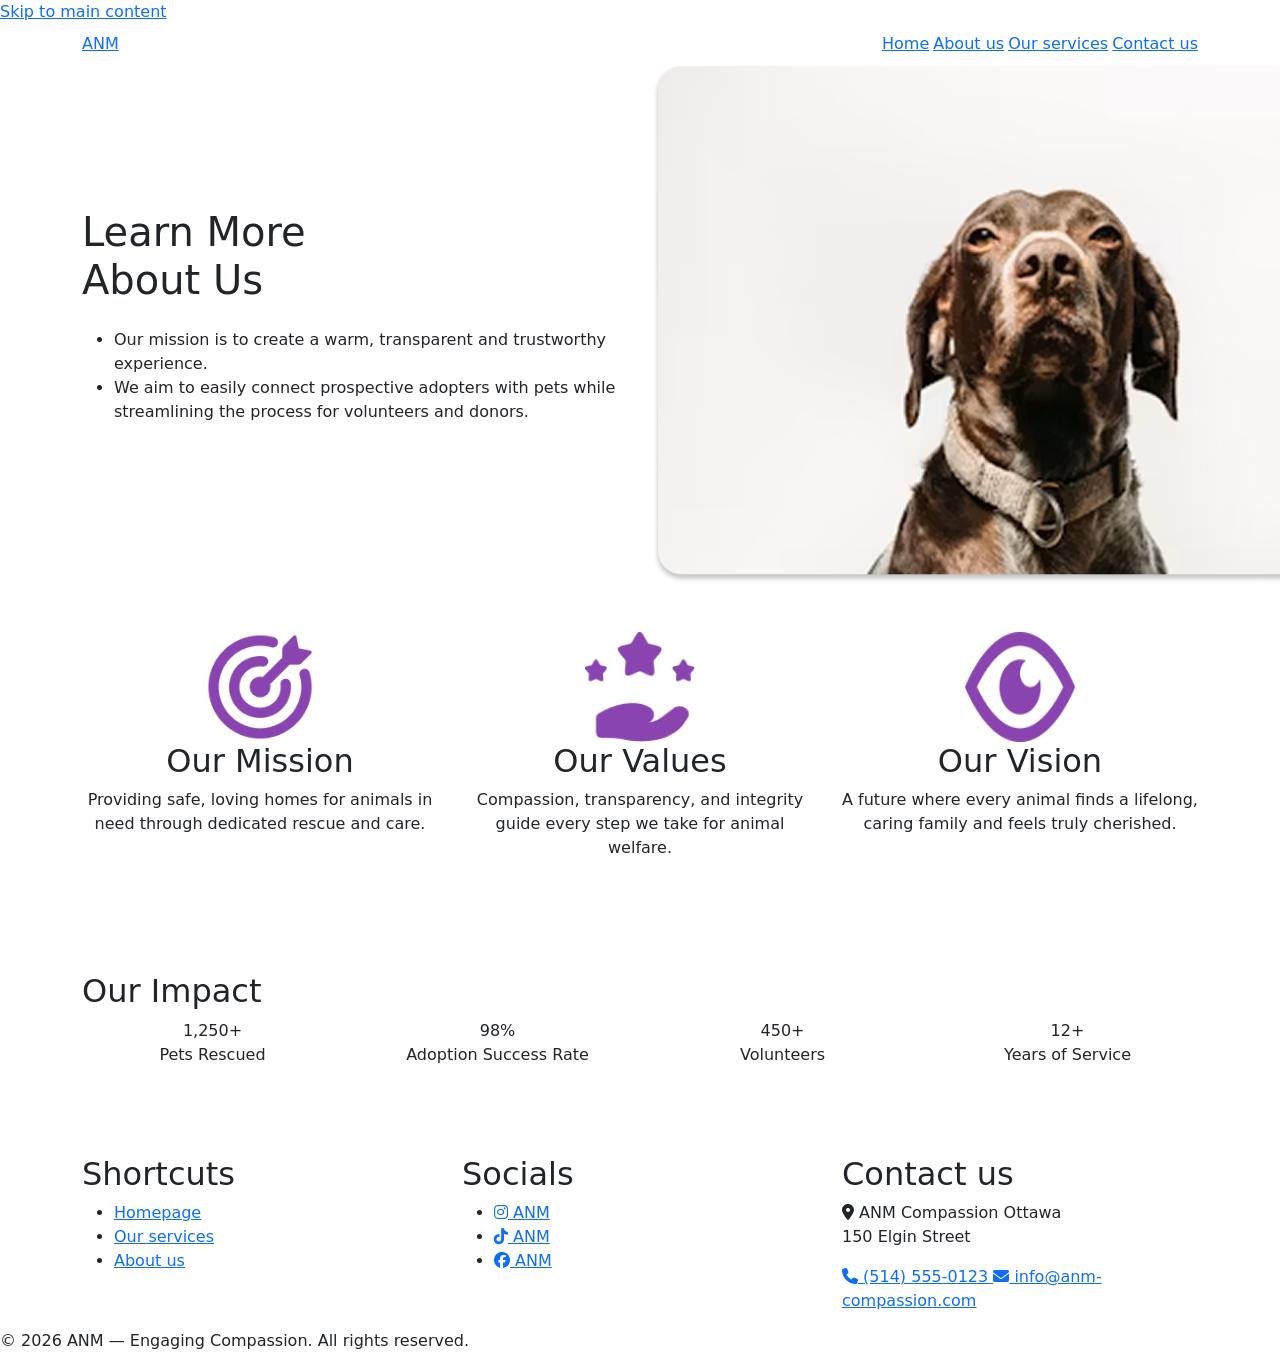
==== about.html @ 62774a29 "add all files" ====
<!DOCTYPE html>
<html lang="en">

<head>
  <meta charset="UTF-8">
  <meta name="viewport" content="width=device-width, initial-scale=1.0">
  <meta name="description"
    content="Learn more about ANM Compassion — our mission, values, and vision for animal welfare in Ottawa. Transparency and trust at the heart of everything we do.">
  <title>About Us — ANM Compassion</title>

  <!-- Bootstrap 5.3 CSS -->
  <link rel="stylesheet" href="https://cdn.jsdelivr.net/npm/bootstrap@5.3.3/dist/css/bootstrap.min.css">
  <!-- Font Awesome 6 -->
  <link rel="stylesheet" href="https://cdnjs.cloudflare.com/ajax/libs/font-awesome/6.5.2/css/all.min.css">
  <!-- AOS — Animate On Scroll -->
  <link rel="stylesheet" href="https://unpkg.com/aos@2.3.4/dist/aos.css">
  <!-- Custom Stylesheet -->
  <link rel="stylesheet" href="style.css">
</head>

<body>

  <!-- Skip Navigation Link -->
  <a class="skip-link" href="#main-content">Skip to main content</a>

  <!--         HEADER / NAVBAR         -->
  <header role="banner">
    <div class="container anm-navbar-wrapper">
      <nav class="anm-navbar navbar navbar-expand-lg" aria-label="Main navigation">
        <a class="anm-brand me-4" href="index.html" aria-label="ANM Compassion Home">ANM</a>

        <button class="navbar-toggler ms-auto" type="button" data-bs-toggle="collapse" data-bs-target="#mainNav"
          aria-controls="mainNav" aria-expanded="false" aria-label="Toggle navigation">
          <span class="navbar-toggler-icon"></span>
        </button>

        <div class="collapse navbar-collapse" id="mainNav">
          <ul class="navbar-nav ms-auto gap-1" role="list">
            <li class="nav-item" role="listitem">
              <a class="anm-nav-link" href="index.html">Home</a>
            </li>
            <li class="nav-item" role="listitem">
              <a class="anm-nav-link active" href="about.html" aria-current="page">About us</a>
            </li>
            <li class="nav-item" role="listitem">
              <a class="anm-nav-link" href="services.html">Our services</a>
            </li>
            <li class="nav-item" role="listitem">
              <a class="anm-nav-link" href="contact.html">Contact us</a>
            </li>
          </ul>
        </div>
      </nav>
    </div>
  </header>

  <!--         MAIN CONTENT         -->
  <main id="main-content">

    <!-- ---- SECTION 1: LEARN MORE ABOUT US ---- -->
    <section class="hero-section" aria-labelledby="about-title">
      <div class="container">
        <div class="row align-items-center gy-5">

          <div class="col-lg-6" data-aos="fade-right">
            <h1 class="hero-title" id="about-title">Learn More<br>About Us</h1>
            <ul class="anm-diamond-list mt-4">
              <li>Our mission is to create a warm, transparent and trustworthy experience.</li>
              <li>We aim to easily connect prospective adopters with pets while streamlining the process for volunteers
                and donors.</li>
            </ul>
          </div>

          <div class="col-lg-6" data-aos="fade-left">
            <img class="feature-img" src="images/dog-about-lg.jpg"
              srcset="images/dog-about-sm.jpg 400w, images/dog-about-lg.jpg 800w" sizes="(max-width: 991px) 100vw, 50vw"
              alt="Brown pointer dog looking upward with a calm and trusting expression" width="800" height="520">
          </div>

        </div>
      </div>
    </section>

    <!-- ---- SECTION 2: MISSION, VALUES, VISION ---- -->
    <section class="py-5" aria-labelledby="pillars-title">
      <div class="container">
        <h2 class="visually-hidden" id="pillars-title">Our Pillars</h2>
        <div class="row gy-4 text-center">

          <!-- Mission -->
          <div class="col-12 col-md-4" data-aos="fade-up" data-aos-delay="0">
            <div class="pillar-card">
              <img src="images/mission.png" alt="Target bullseye icon representing Our Mission" class="pillar-img-icon"
                width="110" height="110">
              <h2 class="pillar-title">Our Mission</h2>
              <p class="pillar-text">Providing safe, loving homes for animals in need through dedicated rescue and care.
              </p>
            </div>
          </div>

          <!-- Values -->
          <div class="col-12 col-md-4" data-aos="fade-up" data-aos-delay="100">
            <div class="pillar-card">
              <img src="images/values.png" alt="Hand holding stars icon representing Our Values" class="pillar-img-icon"
                width="110" height="110">
              <h2 class="pillar-title">Our Values</h2>
              <p class="pillar-text">Compassion, transparency, and integrity guide every step we take for animal
                welfare.</p>
            </div>
          </div>

          <!-- Vision -->
          <div class="col-12 col-md-4" data-aos="fade-up" data-aos-delay="200">
            <div class="pillar-card">
              <img src="images/vision.png" alt="Eye icon representing Our Vision" class="pillar-img-icon" width="110"
                height="110">
              <h2 class="pillar-title">Our Vision</h2>
              <p class="pillar-text">A future where every animal finds a lifelong, caring family and feels truly
                cherished.</p>
            </div>
          </div>

        </div>
      </div>
    </section>

    <!-- ---- SECTION 3: IMPACT STATISTICS ---- -->
    <section class="py-5 mb-4" aria-labelledby="impact-title">
      <div class="container">
        <h2 class="section-title" id="impact-title" data-aos="fade-up">Our Impact</h2>
        <div class="stats-strip" data-aos="fade-up" data-aos-delay="100">
          <div class="row gy-4 text-center">

            <div class="col-6 col-md-3">
              <div class="stat-item">
                <span class="stat-number">1,250<span aria-hidden="true">+</span></span>
                <p class="stat-label"><span class="visually-hidden">More than 1,250</span> Pets Rescued</p>
              </div>
            </div>

            <div class="col-6 col-md-3">
              <div class="stat-item">
                <span class="stat-number">98<span aria-hidden="true">%</span></span>
                <p class="stat-label"><span class="visually-hidden">98 percent</span> Adoption Success Rate</p>
              </div>
            </div>

            <div class="col-6 col-md-3">
              <div class="stat-item">
                <span class="stat-number">450<span aria-hidden="true">+</span></span>
                <p class="stat-label"><span class="visually-hidden">More than 450</span> Volunteers</p>
              </div>
            </div>

            <div class="col-6 col-md-3">
              <div class="stat-item">
                <span class="stat-number">12<span aria-hidden="true">+</span></span>
                <p class="stat-label"><span class="visually-hidden">More than 12</span> Years of Service</p>
              </div>
            </div>

          </div>
        </div>
      </div>
    </section>

  </main>

  <!--         FOOTER         -->
  <footer class="anm-footer" role="contentinfo">
    <div class="container">
      <div class="row gy-5">

        <div class="col-12 col-sm-4">
          <h2 class="footer-col-heading">Shortcuts</h2>
          <ul class="footer-links">
            <li><a href="index.html">Homepage</a></li>
            <li><a href="services.html">Our services</a></li>
            <li><a href="about.html">About us</a></li>
          </ul>
        </div>

        <div class="col-12 col-sm-4">
          <h2 class="footer-col-heading">Socials</h2>
          <ul class="footer-links">
            <li>
              <a class="footer-social-link" href="#" aria-label="ANM on Instagram">
                <i class="fa-brands fa-instagram" aria-hidden="true"></i> ANM
              </a>
            </li>
            <li>
              <a class="footer-social-link" href="#" aria-label="ANM on TikTok">
                <i class="fa-brands fa-tiktok" aria-hidden="true"></i> ANM
              </a>
            </li>
            <li>
              <a class="footer-social-link" href="#" aria-label="ANM on Facebook">
                <i class="fa-brands fa-facebook" aria-hidden="true"></i> ANM
              </a>
            </li>
          </ul>
        </div>

        <div class="col-12 col-sm-4">
          <h2 class="footer-col-heading">Contact us</h2>
          <address>
            <p class="footer-contact-item">
              <i class="fa-solid fa-location-dot" aria-hidden="true"></i>
              ANM Compassion Ottawa<br>150 Elgin Street
            </p>
            <a class="footer-contact-item" href="tel:+15145550123">
              <i class="fa-solid fa-phone" aria-hidden="true"></i>
              (514) 555-0123
            </a>
            <a class="footer-contact-item" href="mailto:info@anm-compassion.com">
              <i class="fa-solid fa-envelope" aria-hidden="true"></i>
              info@anm-compassion.com
            </a>
          </address>
        </div>

      </div>
    </div>
    <div class="footer-copyright">
      <p class="mb-0">&copy; 2026 ANM &mdash; Engaging Compassion. All rights reserved.</p>
    </div>
  </footer>

  <!-- Bootstrap 5.3 JS Bundle -->
  <script src="https://cdn.jsdelivr.net/npm/bootstrap@5.3.3/dist/js/bootstrap.bundle.min.js"></script>
  <!-- AOS Init -->
  <script src="https://unpkg.com/aos@2.3.4/dist/aos.js"></script>
  <script>
    AOS.init({ once: true, duration: 700, easing: 'ease-out-cubic' });
  </script>

</body>

</html>
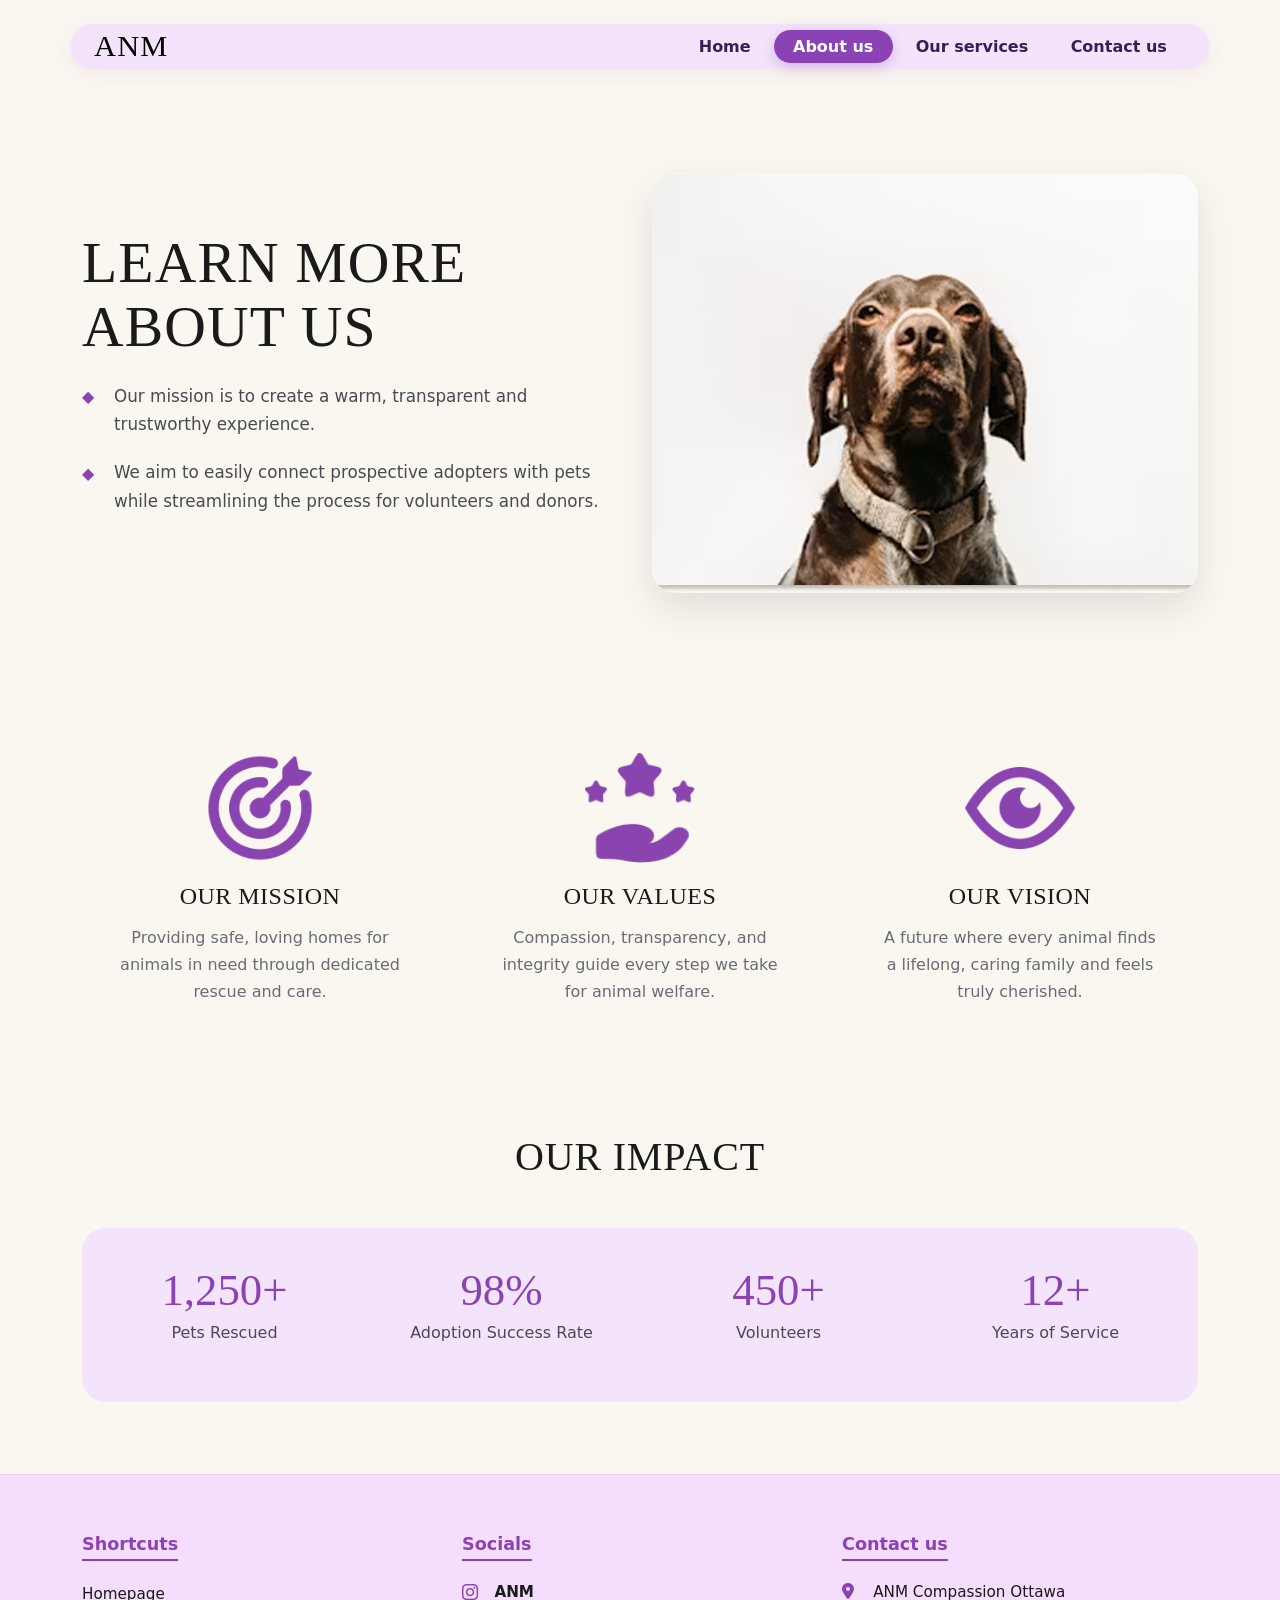
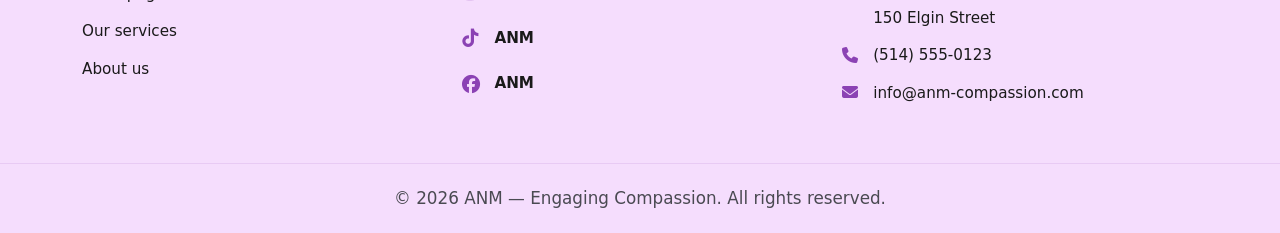
==== commit e336806d: "fix css path" ====
--- a/about.html
+++ b/about.html
@@ -15,7 +15,7 @@
   <!-- AOS — Animate On Scroll -->
   <link rel="stylesheet" href="https://unpkg.com/aos@2.3.4/dist/aos.css">
   <!-- Custom Stylesheet -->
-  <link rel="stylesheet" href="style.css">
+  <link rel="stylesheet" href="css/style.css">
 </head>
 
 <body>
@@ -236,4 +236,4 @@
 
 </body>
 
-</html>+</html>
--- a/css/style.css
+++ b/css/style.css
@@ -0,0 +1,799 @@
+@import url('https://fonts.googleapis.com/css2?family=Shrikhand&family=Plus+Jakarta+Sans:wght@400;500;600;700&display=swap');
+
+:root {
+  --bs-primary: #8b42b4;
+  --bs-primary-rgb: 139, 66, 180;
+  --bs-body-bg: #faf6f0;
+  --bs-body-color: #2b2b2b;
+  --bs-font-sans-serif: 'Plus Jakarta Sans', system-ui, -apple-system, sans-serif;
+  --bs-border-radius: 1rem;
+  --bs-border-radius-lg: 1.5rem;
+
+  --bg-cream: #faf6f0;
+  --nav-bg: #f3e4fc;
+  --nav-link-color: #3b1d54;
+  --purple-primary: #8b42b4;
+  --purple-hover: #6e2e94;
+  --purple-light: #f3e4fc;
+  --purple-footer-bg: #f5ddfd;
+  --card-bg: #f5f0e8;
+  --input-bg: #efece6;
+  --input-border: #e0dbd3;
+
+  --font-heading: 'Shrikhand', 'Georgia', serif;
+  --font-body: 'Plus Jakarta Sans', system-ui, sans-serif;
+
+  --text-dark: #1a1a1a;
+  --text-body: #4a4a52;
+  --text-muted-custom: #6b6b76;
+
+
+  --section-gap: 5rem;
+}
+
+
+*,
+*::before,
+*::after {
+  box-sizing: border-box;
+}
+
+html {
+  scroll-behavior: smooth;
+}
+
+body {
+  background-color: var(--bg-cream);
+  color: var(--text-body);
+  font-family: var(--font-body);
+  line-height: 1.7;
+  min-height: 100vh;
+  display: flex;
+  flex-direction: column;
+}
+
+main {
+  flex: 1 0 auto;
+}
+
+img {
+  max-width: 100%;
+  height: auto;
+  display: block;
+}
+
+h1,
+h2,
+h3,
+h4,
+h5,
+h6 {
+  font-family: var(--font-heading);
+  color: var(--text-dark);
+  font-weight: 400;
+  text-transform: uppercase;
+  letter-spacing: 0.02em;
+  line-height: 1.15;
+}
+
+h1 {
+  font-size: clamp(2rem, 5vw, 3.5rem);
+}
+
+h2 {
+  font-size: clamp(1.6rem, 4vw, 2.6rem);
+}
+
+h3 {
+  font-size: clamp(1.25rem, 3vw, 1.8rem);
+}
+
+p {
+  color: var(--text-body);
+  font-size: 1.05rem;
+}
+
+.skip-link {
+  position: absolute;
+  top: -120px;
+  left: 1rem;
+  background: var(--purple-primary);
+  color: #fff;
+  padding: 0.75rem 1.5rem;
+  border-radius: 50px;
+  z-index: 9999;
+  text-decoration: none;
+  font-weight: 700;
+  transition: top 0.2s ease;
+}
+
+.skip-link:focus {
+  top: 1rem;
+  outline: 3px solid #fff;
+  outline-offset: 3px;
+}
+
+
+.anm-navbar-wrapper {
+  padding: 1.5rem 0;
+}
+
+.anm-navbar {
+  background-color: var(--nav-bg);
+  border-radius: 50px;
+  padding: 0.45rem 1.5rem;
+  box-shadow: 0 4px 20px rgba(139, 66, 180, 0.07);
+  transition: box-shadow 0.3s ease;
+}
+
+.anm-brand {
+  font-family: var(--font-heading);
+  font-size: 1.9rem;
+  color: #000;
+  text-decoration: none;
+  letter-spacing: 0.04em;
+  line-height: 1;
+  transition: color 0.3s ease;
+}
+
+.anm-brand:hover,
+.anm-brand:focus {
+  color: var(--purple-primary);
+  outline: none;
+}
+
+.anm-nav-link {
+  font-family: var(--font-body);
+  font-weight: 600;
+  font-size: 1rem;
+  color: var(--nav-link-color) !important;
+  border-radius: 50px;
+  padding: 0.45rem 1.2rem !important;
+  text-decoration: none;
+  transition: background-color 0.3s ease, color 0.3s ease;
+}
+
+.anm-nav-link:hover {
+  background-color: rgba(139, 66, 180, 0.1);
+  color: var(--purple-hover) !important;
+}
+
+.anm-nav-link:focus-visible {
+  outline: 3px solid var(--purple-primary);
+  outline-offset: 2px;
+}
+
+.anm-nav-link.active {
+  background-color: var(--purple-primary) !important;
+  color: #fff !important;
+  box-shadow: 0 4px 14px rgba(139, 66, 180, 0.28);
+}
+
+.anm-nav-link.active:hover {
+  background-color: var(--purple-hover) !important;
+}
+
+
+.navbar-toggler {
+  border: 2px solid var(--purple-primary);
+  border-radius: 50px;
+  padding: 0.3rem 0.7rem;
+  background: transparent;
+}
+
+.navbar-toggler:focus {
+  box-shadow: 0 0 0 3px rgba(139, 66, 180, 0.3);
+}
+
+.navbar-toggler-icon {
+  background-image: url("data:image/svg+xml,%3csvg xmlns='http://www.w3.org/2000/svg' viewBox='0 0 30 30'%3e%3cpath stroke='%238b42b4' stroke-linecap='round' stroke-miterlimit='10' stroke-width='2' d='M4 7h22M4 15h22M4 23h22'/%3e%3c/svg%3e");
+}
+
+
+.hero-section {
+  padding: var(--section-gap) 0;
+}
+
+.hero-title {
+  font-family: var(--font-heading);
+  font-size: clamp(2.2rem, 5.5vw, 3.6rem);
+  text-transform: uppercase;
+  line-height: 1.1;
+  color: var(--text-dark);
+}
+
+.hero-subtitle {
+  font-size: 1.15rem;
+  color: var(--text-body);
+  max-width: 42ch;
+  margin-top: 1rem;
+  margin-bottom: 2rem;
+}
+
+.hero-img {
+  border-radius: 24px;
+  width: 100%;
+  height: 400px;
+  object-fit: cover;
+  box-shadow: 0 16px 40px rgba(0, 0, 0, 0.1);
+}
+
+
+.section-title {
+  font-family: var(--font-heading);
+  text-align: center;
+  font-size: clamp(1.6rem, 4vw, 2.5rem);
+  color: var(--text-dark);
+  margin-bottom: 3rem;
+  text-transform: uppercase;
+}
+
+
+.anm-card {
+  background-color: var(--card-bg);
+  border: none;
+  border-radius: 24px;
+  padding: 1.1rem;
+  height: 100%;
+  display: flex;
+  flex-direction: column;
+  box-shadow: 0 6px 20px rgba(0, 0, 0, 0.04);
+  transition: transform 0.3s ease, box-shadow 0.3s ease;
+}
+
+.anm-card:hover {
+  transform: translateY(-6px);
+  box-shadow: 0 16px 36px rgba(0, 0, 0, 0.09);
+}
+
+.anm-card-img {
+  border-radius: 18px;
+  width: 100%;
+  height: 210px;
+  object-fit: cover;
+}
+
+.anm-card-body {
+  padding-top: 1.1rem;
+  display: flex;
+  flex-direction: column;
+  flex-grow: 1;
+}
+
+.anm-card-title {
+  font-family: var(--font-body);
+  font-weight: 700;
+  font-size: 1.15rem;
+  color: var(--text-dark);
+  text-transform: none;
+  margin-bottom: 0.4rem;
+}
+
+.anm-card-text {
+  font-size: 0.93rem;
+  color: var(--text-muted-custom);
+  flex-grow: 1;
+  margin-bottom: 1.1rem;
+}
+
+
+.btn-anm {
+  display: inline-flex;
+  align-items: center;
+  gap: 0.5rem;
+  background-color: var(--purple-primary);
+  color: #fff;
+  border: none;
+  border-radius: 50px;
+  padding: 0.7rem 1.8rem;
+  font-family: var(--font-body);
+  font-weight: 700;
+  font-size: 1rem;
+  text-decoration: none;
+  cursor: pointer;
+  transition: background-color 0.3s ease, transform 0.25s ease, box-shadow 0.3s ease;
+}
+
+.btn-anm:hover {
+  background-color: var(--purple-hover);
+  color: #fff;
+  transform: translateY(-2px);
+  box-shadow: 0 8px 20px rgba(139, 66, 180, 0.35);
+}
+
+.btn-anm:focus-visible {
+  outline: 3px solid var(--purple-primary);
+  outline-offset: 4px;
+  color: #fff;
+}
+
+.btn-anm i {
+  font-size: 0.8rem;
+  transition: transform 0.3s ease;
+}
+
+.btn-anm:hover i {
+  transform: translateX(4px);
+}
+
+
+.btn-anm-block {
+  width: 100%;
+  justify-content: center;
+  margin-top: auto;
+}
+
+.anm-diamond-list {
+  list-style: none;
+  padding-left: 0;
+}
+
+.anm-diamond-list li {
+  position: relative;
+  padding-left: 2rem;
+  margin-bottom: 1.2rem;
+  font-size: 1.05rem;
+  color: var(--text-body);
+}
+
+.anm-diamond-list li::before {
+  content: '◆';
+  position: absolute;
+  left: 0;
+  top: 0.1em;
+  color: var(--purple-primary);
+  font-size: 1rem;
+}
+
+
+.pillar-card {
+  text-align: center;
+  padding: 2rem 1rem;
+}
+
+.pillar-icon,
+.pillar-img-icon {
+  font-size: 4rem;
+  color: var(--purple-primary);
+  width: 110px;
+  height: 110px;
+  object-fit: contain;
+  margin: 0 auto 1.25rem;
+  display: block;
+  line-height: 1;
+  transition: transform 0.3s ease;
+}
+
+.pillar-card:hover .pillar-icon,
+.pillar-card:hover .pillar-img-icon {
+  transform: scale(1.1);
+}
+
+.pillar-title {
+  font-family: var(--font-heading);
+  font-size: 1.5rem;
+  color: var(--text-dark);
+  margin-bottom: 0.85rem;
+  text-transform: uppercase;
+}
+
+.pillar-text {
+  font-size: 1rem;
+  color: var(--text-muted-custom);
+  max-width: 28ch;
+  margin: 0 auto;
+}
+
+
+.stats-strip {
+  background-color: var(--purple-light);
+  border-radius: 24px;
+  padding: 2.5rem 1rem;
+}
+
+.stat-item {
+  text-align: center;
+}
+
+.stat-number {
+  font-family: var(--font-heading);
+  font-size: 2.8rem;
+  color: var(--purple-primary);
+  display: block;
+  line-height: 1;
+}
+
+.stat-label {
+  font-size: 1rem;
+  color: var(--text-body);
+  margin-top: 0.4rem;
+}
+
+
+.feature-img {
+  border-radius: 24px;
+  width: 100%;
+  height: 380px;
+  object-fit: cover;
+  box-shadow: 0 16px 40px rgba(0, 0, 0, 0.1);
+}
+
+.contact-section {
+  padding: var(--section-gap) 0;
+}
+
+.form-anm-control {
+  background-color: var(--input-bg);
+  border: 1px solid var(--input-border);
+  border-radius: 16px;
+  padding: 1rem 1.25rem;
+  font-size: 1rem;
+  font-family: var(--font-body);
+  color: var(--text-dark);
+  width: 100%;
+  transition: border-color 0.3s ease, box-shadow 0.3s ease, background-color 0.3s ease;
+  display: block;
+  margin-bottom: 1rem;
+}
+
+.form-anm-control::placeholder {
+  color: #9a9591;
+}
+
+.form-anm-control:focus {
+  background-color: #fff;
+  border-color: var(--purple-primary);
+  box-shadow: 0 0 0 0.25rem rgba(139, 66, 180, 0.2);
+  outline: none;
+}
+
+textarea.form-anm-control {
+  resize: vertical;
+  min-height: 160px;
+}
+
+.info-card {
+  background-color: var(--purple-light);
+  border-radius: 24px;
+  padding: 2rem;
+  height: 100%;
+}
+
+.info-card h3 {
+  font-size: 1.3rem;
+  margin-bottom: 1rem;
+}
+
+.info-card p,
+.info-card address {
+  font-style: normal;
+  font-size: 0.97rem;
+  color: var(--text-body);
+  line-height: 1.75;
+}
+
+.accordion-button:not(.collapsed) {
+  background-color: var(--purple-light);
+  color: var(--purple-primary);
+  box-shadow: none;
+}
+
+.accordion-button:focus {
+  box-shadow: 0 0 0 0.25rem rgba(139, 66, 180, 0.2);
+}
+
+.accordion-item {
+  border: 1px solid var(--input-border);
+  border-radius: 16px !important;
+  overflow: hidden;
+  margin-bottom: 0.75rem;
+  background-color: var(--card-bg);
+}
+
+
+.services-hero {
+  background: linear-gradient(135deg, var(--purple-light) 0%, var(--bg-cream) 60%);
+  border-radius: 32px;
+  padding: 3rem 2.5rem;
+}
+
+.service-detail-card {
+  background-color: var(--card-bg);
+  border-radius: 24px;
+  padding: 2rem;
+  height: 100%;
+  border: none;
+  box-shadow: 0 6px 20px rgba(0, 0, 0, 0.04);
+  transition: transform 0.3s ease, box-shadow 0.3s ease;
+}
+
+.service-detail-card:hover {
+  transform: translateY(-5px);
+  box-shadow: 0 14px 32px rgba(0, 0, 0, 0.09);
+}
+
+.service-detail-icon {
+  font-size: 2.5rem;
+  color: var(--purple-primary);
+  margin-bottom: 1rem;
+  display: block;
+}
+
+.service-detail-title {
+  font-family: var(--font-body);
+  font-weight: 700;
+  font-size: 1.2rem;
+  color: var(--text-dark);
+  margin-bottom: 0.6rem;
+  text-transform: none;
+}
+
+.service-detail-text {
+  font-size: 0.95rem;
+  color: var(--text-muted-custom);
+  margin-bottom: 0;
+}
+
+.sponsor-card {
+  background: linear-gradient(135deg, var(--purple-primary) 0%, #a056cc 100%);
+  border-radius: 24px;
+  padding: 2.5rem;
+  color: #fff;
+  text-align: center;
+  height: 100%;
+  transition: transform 0.3s ease, box-shadow 0.3s ease;
+}
+
+.sponsor-card:hover {
+  transform: translateY(-6px);
+  box-shadow: 0 16px 36px rgba(139, 66, 180, 0.3);
+}
+
+.sponsor-card h3,
+.sponsor-card p {
+  color: #fff;
+}
+
+.sponsor-card .sponsor-price {
+  font-family: var(--font-heading);
+  font-size: 2.5rem;
+  display: block;
+  margin: 0.75rem 0;
+}
+
+.btn-anm-outline {
+  display: inline-flex;
+  align-items: center;
+  gap: 0.5rem;
+  background-color: transparent;
+  color: var(--purple-primary);
+  border: 2px solid var(--purple-primary);
+  border-radius: 50px;
+  padding: 0.65rem 1.75rem;
+  font-family: var(--font-body);
+  font-weight: 700;
+  font-size: 1rem;
+  text-decoration: none;
+  cursor: pointer;
+  transition: background-color 0.3s ease, color 0.3s ease, transform 0.25s ease;
+}
+
+.btn-anm-outline:hover {
+  background-color: var(--purple-primary);
+  color: #fff;
+  transform: translateY(-2px);
+}
+
+.btn-anm-outline:focus-visible {
+  outline: 3px solid var(--purple-primary);
+  outline-offset: 4px;
+}
+
+.btn-anm-white {
+  display: inline-flex;
+  align-items: center;
+  gap: 0.5rem;
+  background-color: #fff;
+  color: var(--purple-primary);
+  border: none;
+  border-radius: 50px;
+  padding: 0.7rem 1.8rem;
+  font-family: var(--font-body);
+  font-weight: 700;
+  font-size: 1rem;
+  text-decoration: none;
+  cursor: pointer;
+  transition: background-color 0.3s ease, color 0.3s ease, transform 0.25s ease;
+}
+
+.btn-anm-white:hover {
+  background-color: var(--purple-light);
+  color: var(--purple-hover);
+  transform: translateY(-2px);
+}
+
+.btn-anm-white:focus-visible {
+  outline: 3px solid #fff;
+  outline-offset: 4px;
+}
+
+
+.anm-footer {
+  background-color: var(--purple-footer-bg);
+  padding: 3.5rem 0 0;
+  border-top: 1px solid rgba(139, 66, 180, 0.1);
+}
+
+.footer-col-heading {
+  font-family: var(--font-body);
+  font-weight: 700;
+  font-size: 1.1rem;
+  color: var(--purple-primary);
+  text-transform: none;
+  position: relative;
+  display: inline-block;
+  padding-bottom: 0.4rem;
+  margin-bottom: 1.2rem;
+  letter-spacing: 0;
+}
+
+.footer-col-heading::after {
+  content: '';
+  position: absolute;
+  left: 0;
+  bottom: 0;
+  width: 100%;
+  height: 1.5px;
+  background-color: var(--purple-primary);
+}
+
+.footer-links {
+  list-style: none;
+  padding: 0;
+  margin: 0;
+}
+
+.footer-links li {
+  margin-bottom: 0.6rem;
+}
+
+.footer-links a {
+  color: var(--text-dark);
+  text-decoration: none;
+  font-size: 0.95rem;
+  transition: color 0.3s ease;
+}
+
+.footer-links a:hover {
+  color: var(--purple-hover);
+}
+
+.footer-links a:focus-visible {
+  outline: 2px solid var(--purple-primary);
+  border-radius: 4px;
+}
+
+.footer-social-link {
+  display: inline-flex;
+  align-items: center;
+  gap: 0.65rem;
+  color: var(--text-dark);
+  text-decoration: none;
+  font-size: 0.95rem;
+  font-weight: 600;
+  margin-bottom: 0.65rem;
+  transition: color 0.3s ease;
+}
+
+.footer-social-link:hover {
+  color: var(--purple-hover);
+}
+
+.footer-social-link:focus-visible {
+  outline: 2px solid var(--purple-primary);
+  border-radius: 4px;
+}
+
+.footer-social-link i {
+  color: var(--purple-primary);
+  font-size: 1.15rem;
+  width: 22px;
+}
+
+.footer-contact-item {
+  display: flex;
+  align-items: flex-start;
+  gap: 0.7rem;
+  font-size: 0.95rem;
+  color: var(--text-dark);
+  margin-bottom: 0.75rem;
+  text-decoration: none;
+}
+
+.footer-contact-item i {
+  color: var(--purple-primary);
+  font-size: 1rem;
+  width: 20px;
+  flex-shrink: 0;
+  margin-top: 0.2rem;
+}
+
+.footer-copyright {
+  border-top: 1px solid rgba(139, 66, 180, 0.12);
+  margin-top: 2.5rem;
+  padding: 1.25rem 0;
+  text-align: center;
+  font-size: 0.875rem;
+  color: var(--text-muted-custom);
+}
+
+
+[data-aos] {
+  transition-duration: 700ms;
+}
+
+@media (max-width: 575.98px) {
+  :root {
+    --section-gap: 3rem;
+  }
+
+  .hero-img,
+  .feature-img {
+    height: 260px;
+    border-radius: 18px;
+  }
+
+  .anm-card-img {
+    height: 180px;
+  }
+
+  .anm-navbar {
+    border-radius: 20px;
+    padding: 0.6rem 1rem;
+  }
+
+  .anm-brand {
+    font-size: 1.5rem;
+  }
+
+  .stats-strip {
+    border-radius: 18px;
+  }
+
+  .stat-number {
+    font-size: 2.2rem;
+  }
+}
+
+@media (min-width: 576px) and (max-width: 991.98px) {
+
+  .hero-img,
+  .feature-img {
+    height: 320px;
+    margin-top: 2rem;
+  }
+
+  .navbar-collapse {
+    padding-top: 0.75rem;
+  }
+
+  .anm-nav-link {
+    margin-bottom: 0.35rem;
+  }
+}
+
+@media (min-width: 992px) {
+
+  .hero-img,
+  .feature-img {
+    height: 420px;
+  }
+}
+
+@media (min-width: 1400px) {
+
+  .hero-img,
+  .feature-img {
+    height: 460px;
+  }
+}
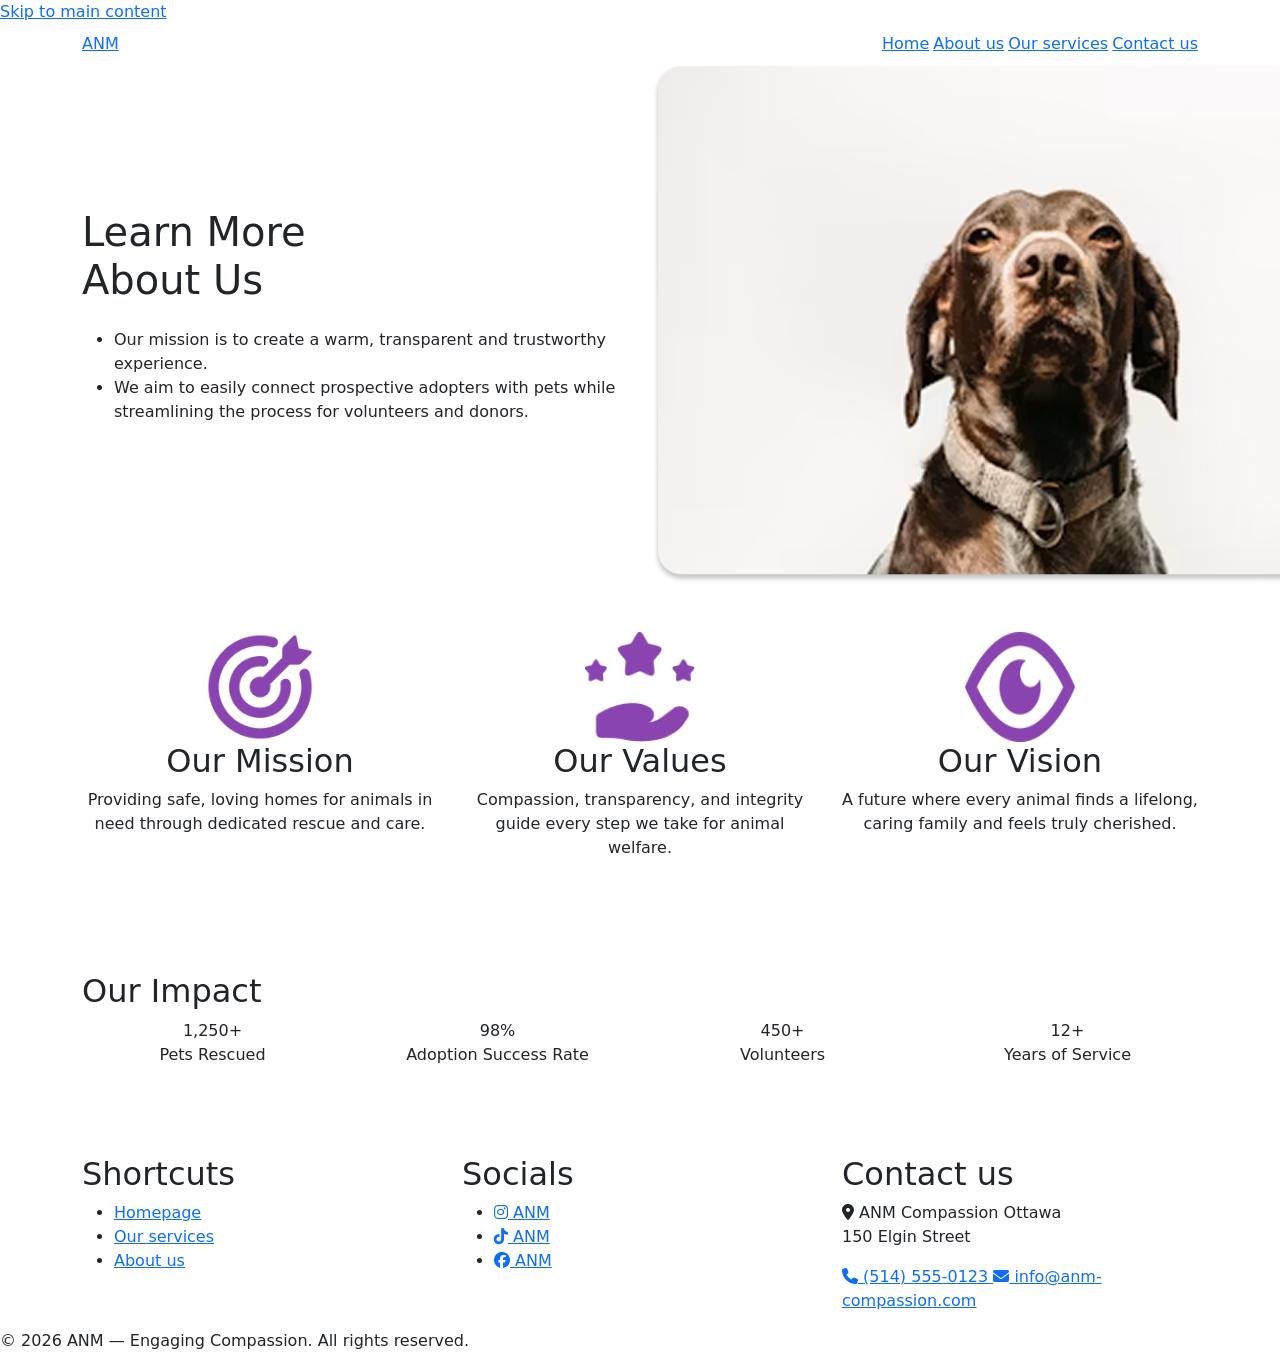
==== commit 2d228dc5: "Refactor HTML structure and clean up comments" ====
--- a/about.html
+++ b/about.html
@@ -15,7 +15,7 @@
   <!-- AOS — Animate On Scroll -->
   <link rel="stylesheet" href="https://unpkg.com/aos@2.3.4/dist/aos.css">
   <!-- Custom Stylesheet -->
-  <link rel="stylesheet" href="css/style.css">
+  <link rel="stylesheet" href="style.css">
 </head>
 
 <body>
@@ -24,7 +24,7 @@
   <a class="skip-link" href="#main-content">Skip to main content</a>
 
   <!--         HEADER / NAVBAR         -->
-  <header role="banner">
+  <header>
     <div class="container anm-navbar-wrapper">
       <nav class="anm-navbar navbar navbar-expand-lg" aria-label="Main navigation">
         <a class="anm-brand me-4" href="index.html" aria-label="ANM Compassion Home">ANM</a>
@@ -35,17 +35,17 @@
         </button>
 
         <div class="collapse navbar-collapse" id="mainNav">
-          <ul class="navbar-nav ms-auto gap-1" role="list">
-            <li class="nav-item" role="listitem">
+          <ul class="navbar-nav ms-auto gap-1">
+            <li class="nav-item">
               <a class="anm-nav-link" href="index.html">Home</a>
             </li>
-            <li class="nav-item" role="listitem">
+            <li class="nav-item">
               <a class="anm-nav-link active" href="about.html" aria-current="page">About us</a>
             </li>
-            <li class="nav-item" role="listitem">
+            <li class="nav-item">
               <a class="anm-nav-link" href="services.html">Our services</a>
             </li>
-            <li class="nav-item" role="listitem">
+            <li class="nav-item">
               <a class="anm-nav-link" href="contact.html">Contact us</a>
             </li>
           </ul>
@@ -57,7 +57,7 @@
   <!--         MAIN CONTENT         -->
   <main id="main-content">
 
-    <!-- ---- SECTION 1: LEARN MORE ABOUT US ---- -->
+    <!-- SECTION 1: LEARN MORE ABOUT US -->
     <section class="hero-section" aria-labelledby="about-title">
       <div class="container">
         <div class="row align-items-center gy-5">
@@ -81,7 +81,7 @@
       </div>
     </section>
 
-    <!-- ---- SECTION 2: MISSION, VALUES, VISION ---- -->
+    <!-- SECTION 2: MISSION, VALUES, VISION -->
     <section class="py-5" aria-labelledby="pillars-title">
       <div class="container">
         <h2 class="visually-hidden" id="pillars-title">Our Pillars</h2>
@@ -124,7 +124,7 @@
       </div>
     </section>
 
-    <!-- ---- SECTION 3: IMPACT STATISTICS ---- -->
+    <!-- SECTION 3: IMPACT STATISTICS -->
     <section class="py-5 mb-4" aria-labelledby="impact-title">
       <div class="container">
         <h2 class="section-title" id="impact-title" data-aos="fade-up">Our Impact</h2>
@@ -167,7 +167,7 @@
   </main>
 
   <!--         FOOTER         -->
-  <footer class="anm-footer" role="contentinfo">
+  <footer class="anm-footer">
     <div class="container">
       <div class="row gy-5">
 
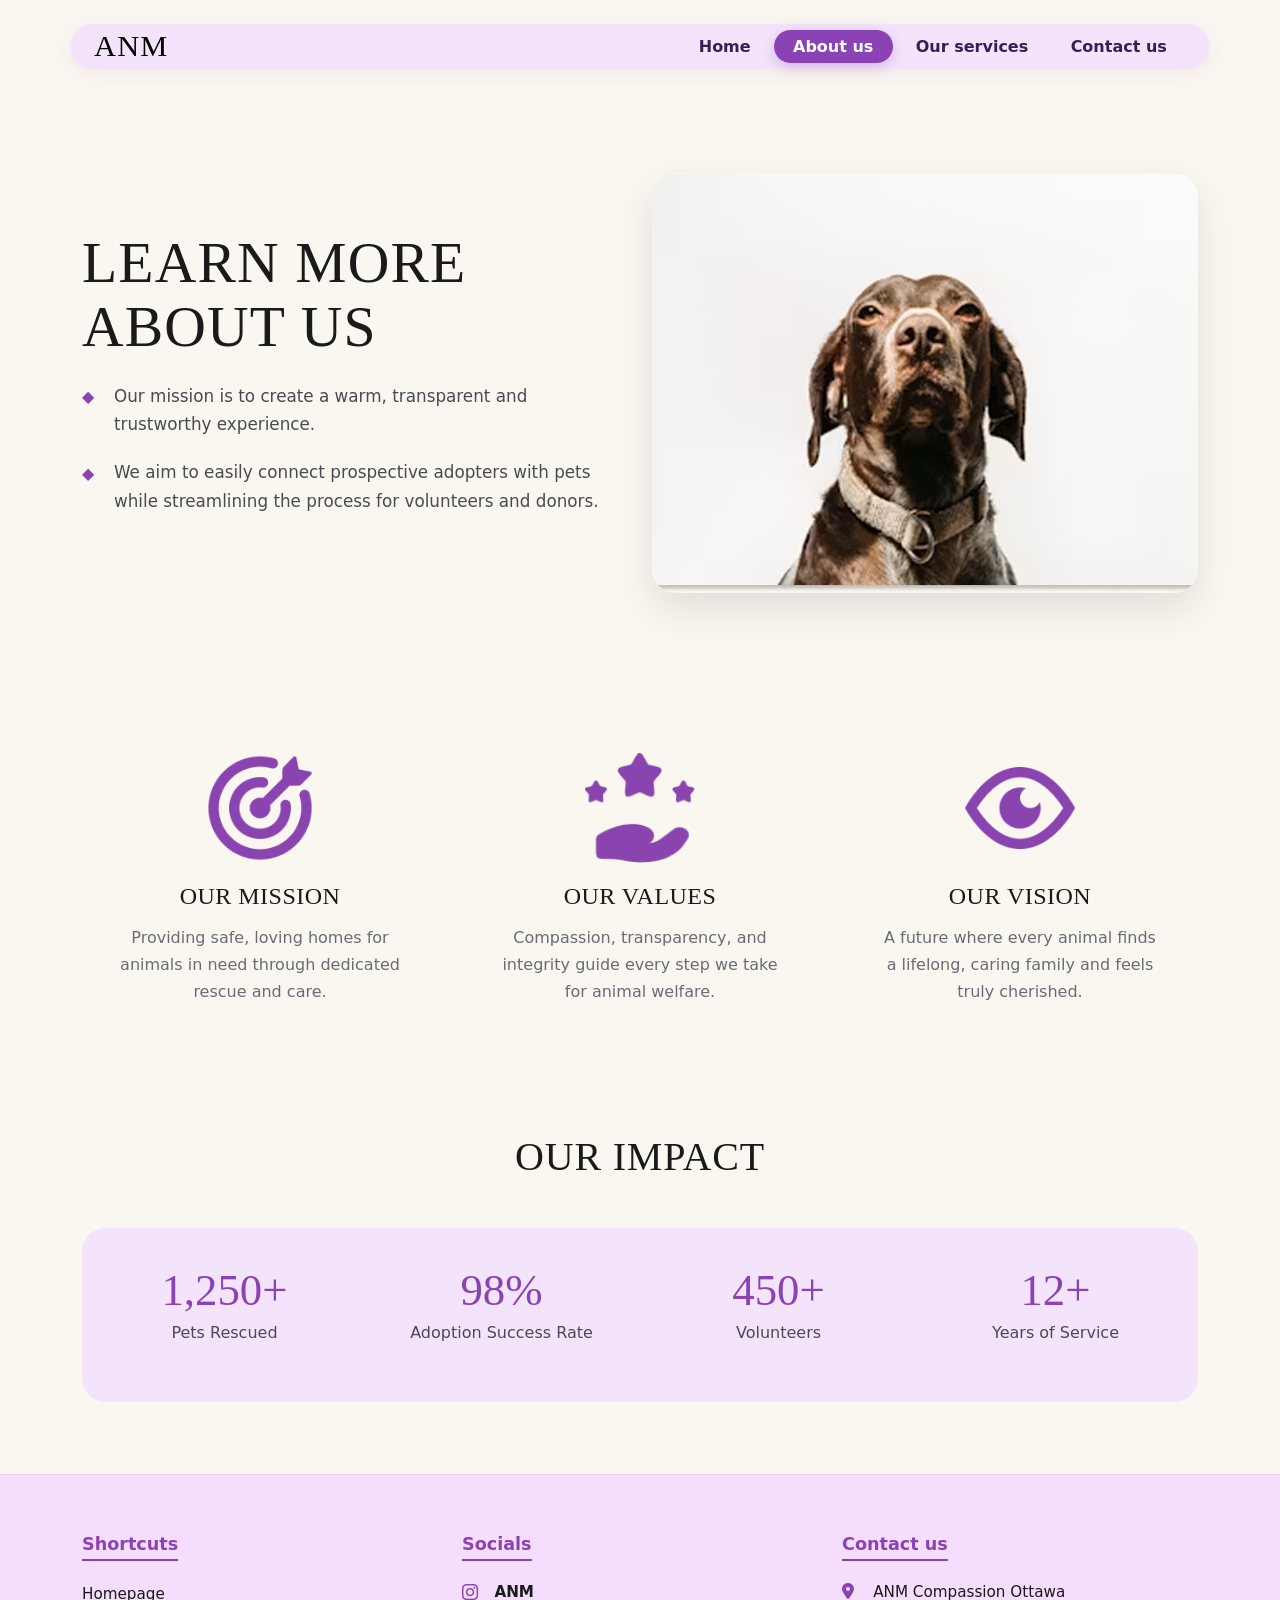
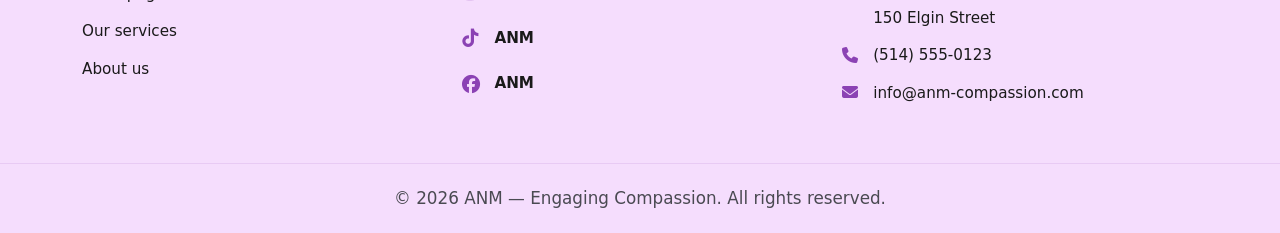
==== commit 0ad5b3a5: "Update stylesheet link to use css/style.css" ====
--- a/about.html
+++ b/about.html
@@ -15,7 +15,7 @@
   <!-- AOS — Animate On Scroll -->
   <link rel="stylesheet" href="https://unpkg.com/aos@2.3.4/dist/aos.css">
   <!-- Custom Stylesheet -->
-  <link rel="stylesheet" href="style.css">
+  <link rel="stylesheet" href="css/style.css">
 </head>
 
 <body>
--- a/css/style.css
+++ b/css/style.css
@@ -0,0 +1,799 @@
+@import url('https://fonts.googleapis.com/css2?family=Shrikhand&family=Plus+Jakarta+Sans:wght@400;500;600;700&display=swap');
+
+:root {
+  --bs-primary: #8b42b4;
+  --bs-primary-rgb: 139, 66, 180;
+  --bs-body-bg: #faf6f0;
+  --bs-body-color: #2b2b2b;
+  --bs-font-sans-serif: 'Plus Jakarta Sans', system-ui, -apple-system, sans-serif;
+  --bs-border-radius: 1rem;
+  --bs-border-radius-lg: 1.5rem;
+
+  --bg-cream: #faf6f0;
+  --nav-bg: #f3e4fc;
+  --nav-link-color: #3b1d54;
+  --purple-primary: #8b42b4;
+  --purple-hover: #6e2e94;
+  --purple-light: #f3e4fc;
+  --purple-footer-bg: #f5ddfd;
+  --card-bg: #f5f0e8;
+  --input-bg: #efece6;
+  --input-border: #e0dbd3;
+
+  --font-heading: 'Shrikhand', 'Georgia', serif;
+  --font-body: 'Plus Jakarta Sans', system-ui, sans-serif;
+
+  --text-dark: #1a1a1a;
+  --text-body: #4a4a52;
+  --text-muted-custom: #6b6b76;
+
+
+  --section-gap: 5rem;
+}
+
+
+*,
+*::before,
+*::after {
+  box-sizing: border-box;
+}
+
+html {
+  scroll-behavior: smooth;
+}
+
+body {
+  background-color: var(--bg-cream);
+  color: var(--text-body);
+  font-family: var(--font-body);
+  line-height: 1.7;
+  min-height: 100vh;
+  display: flex;
+  flex-direction: column;
+}
+
+main {
+  flex: 1 0 auto;
+}
+
+img {
+  max-width: 100%;
+  height: auto;
+  display: block;
+}
+
+h1,
+h2,
+h3,
+h4,
+h5,
+h6 {
+  font-family: var(--font-heading);
+  color: var(--text-dark);
+  font-weight: 400;
+  text-transform: uppercase;
+  letter-spacing: 0.02em;
+  line-height: 1.15;
+}
+
+h1 {
+  font-size: clamp(2rem, 5vw, 3.5rem);
+}
+
+h2 {
+  font-size: clamp(1.6rem, 4vw, 2.6rem);
+}
+
+h3 {
+  font-size: clamp(1.25rem, 3vw, 1.8rem);
+}
+
+p {
+  color: var(--text-body);
+  font-size: 1.05rem;
+}
+
+.skip-link {
+  position: absolute;
+  top: -120px;
+  left: 1rem;
+  background: var(--purple-primary);
+  color: #fff;
+  padding: 0.75rem 1.5rem;
+  border-radius: 50px;
+  z-index: 9999;
+  text-decoration: none;
+  font-weight: 700;
+  transition: top 0.2s ease;
+}
+
+.skip-link:focus {
+  top: 1rem;
+  outline: 3px solid #fff;
+  outline-offset: 3px;
+}
+
+
+.anm-navbar-wrapper {
+  padding: 1.5rem 0;
+}
+
+.anm-navbar {
+  background-color: var(--nav-bg);
+  border-radius: 50px;
+  padding: 0.45rem 1.5rem;
+  box-shadow: 0 4px 20px rgba(139, 66, 180, 0.07);
+  transition: box-shadow 0.3s ease;
+}
+
+.anm-brand {
+  font-family: var(--font-heading);
+  font-size: 1.9rem;
+  color: #000;
+  text-decoration: none;
+  letter-spacing: 0.04em;
+  line-height: 1;
+  transition: color 0.3s ease;
+}
+
+.anm-brand:hover,
+.anm-brand:focus {
+  color: var(--purple-primary);
+  outline: none;
+}
+
+.anm-nav-link {
+  font-family: var(--font-body);
+  font-weight: 600;
+  font-size: 1rem;
+  color: var(--nav-link-color) !important;
+  border-radius: 50px;
+  padding: 0.45rem 1.2rem !important;
+  text-decoration: none;
+  transition: background-color 0.3s ease, color 0.3s ease;
+}
+
+.anm-nav-link:hover {
+  background-color: rgba(139, 66, 180, 0.1);
+  color: var(--purple-hover) !important;
+}
+
+.anm-nav-link:focus-visible {
+  outline: 3px solid var(--purple-primary);
+  outline-offset: 2px;
+}
+
+.anm-nav-link.active {
+  background-color: var(--purple-primary) !important;
+  color: #fff !important;
+  box-shadow: 0 4px 14px rgba(139, 66, 180, 0.28);
+}
+
+.anm-nav-link.active:hover {
+  background-color: var(--purple-hover) !important;
+}
+
+
+.navbar-toggler {
+  border: 2px solid var(--purple-primary);
+  border-radius: 50px;
+  padding: 0.3rem 0.7rem;
+  background: transparent;
+}
+
+.navbar-toggler:focus {
+  box-shadow: 0 0 0 3px rgba(139, 66, 180, 0.3);
+}
+
+.navbar-toggler-icon {
+  background-image: url("data:image/svg+xml,%3csvg xmlns='http://www.w3.org/2000/svg' viewBox='0 0 30 30'%3e%3cpath stroke='%238b42b4' stroke-linecap='round' stroke-miterlimit='10' stroke-width='2' d='M4 7h22M4 15h22M4 23h22'/%3e%3c/svg%3e");
+}
+
+
+.hero-section {
+  padding: var(--section-gap) 0;
+}
+
+.hero-title {
+  font-family: var(--font-heading);
+  font-size: clamp(2.2rem, 5.5vw, 3.6rem);
+  text-transform: uppercase;
+  line-height: 1.1;
+  color: var(--text-dark);
+}
+
+.hero-subtitle {
+  font-size: 1.15rem;
+  color: var(--text-body);
+  max-width: 42ch;
+  margin-top: 1rem;
+  margin-bottom: 2rem;
+}
+
+.hero-img {
+  border-radius: 24px;
+  width: 100%;
+  height: 400px;
+  object-fit: cover;
+  box-shadow: 0 16px 40px rgba(0, 0, 0, 0.1);
+}
+
+
+.section-title {
+  font-family: var(--font-heading);
+  text-align: center;
+  font-size: clamp(1.6rem, 4vw, 2.5rem);
+  color: var(--text-dark);
+  margin-bottom: 3rem;
+  text-transform: uppercase;
+}
+
+
+.anm-card {
+  background-color: var(--card-bg);
+  border: none;
+  border-radius: 24px;
+  padding: 1.1rem;
+  height: 100%;
+  display: flex;
+  flex-direction: column;
+  box-shadow: 0 6px 20px rgba(0, 0, 0, 0.04);
+  transition: transform 0.3s ease, box-shadow 0.3s ease;
+}
+
+.anm-card:hover {
+  transform: translateY(-6px);
+  box-shadow: 0 16px 36px rgba(0, 0, 0, 0.09);
+}
+
+.anm-card-img {
+  border-radius: 18px;
+  width: 100%;
+  height: 210px;
+  object-fit: cover;
+}
+
+.anm-card-body {
+  padding-top: 1.1rem;
+  display: flex;
+  flex-direction: column;
+  flex-grow: 1;
+}
+
+.anm-card-title {
+  font-family: var(--font-body);
+  font-weight: 700;
+  font-size: 1.15rem;
+  color: var(--text-dark);
+  text-transform: none;
+  margin-bottom: 0.4rem;
+}
+
+.anm-card-text {
+  font-size: 0.93rem;
+  color: var(--text-muted-custom);
+  flex-grow: 1;
+  margin-bottom: 1.1rem;
+}
+
+
+.btn-anm {
+  display: inline-flex;
+  align-items: center;
+  gap: 0.5rem;
+  background-color: var(--purple-primary);
+  color: #fff;
+  border: none;
+  border-radius: 50px;
+  padding: 0.7rem 1.8rem;
+  font-family: var(--font-body);
+  font-weight: 700;
+  font-size: 1rem;
+  text-decoration: none;
+  cursor: pointer;
+  transition: background-color 0.3s ease, transform 0.25s ease, box-shadow 0.3s ease;
+}
+
+.btn-anm:hover {
+  background-color: var(--purple-hover);
+  color: #fff;
+  transform: translateY(-2px);
+  box-shadow: 0 8px 20px rgba(139, 66, 180, 0.35);
+}
+
+.btn-anm:focus-visible {
+  outline: 3px solid var(--purple-primary);
+  outline-offset: 4px;
+  color: #fff;
+}
+
+.btn-anm i {
+  font-size: 0.8rem;
+  transition: transform 0.3s ease;
+}
+
+.btn-anm:hover i {
+  transform: translateX(4px);
+}
+
+
+.btn-anm-block {
+  width: 100%;
+  justify-content: center;
+  margin-top: auto;
+}
+
+.anm-diamond-list {
+  list-style: none;
+  padding-left: 0;
+}
+
+.anm-diamond-list li {
+  position: relative;
+  padding-left: 2rem;
+  margin-bottom: 1.2rem;
+  font-size: 1.05rem;
+  color: var(--text-body);
+}
+
+.anm-diamond-list li::before {
+  content: '◆';
+  position: absolute;
+  left: 0;
+  top: 0.1em;
+  color: var(--purple-primary);
+  font-size: 1rem;
+}
+
+
+.pillar-card {
+  text-align: center;
+  padding: 2rem 1rem;
+}
+
+.pillar-icon,
+.pillar-img-icon {
+  font-size: 4rem;
+  color: var(--purple-primary);
+  width: 110px;
+  height: 110px;
+  object-fit: contain;
+  margin: 0 auto 1.25rem;
+  display: block;
+  line-height: 1;
+  transition: transform 0.3s ease;
+}
+
+.pillar-card:hover .pillar-icon,
+.pillar-card:hover .pillar-img-icon {
+  transform: scale(1.1);
+}
+
+.pillar-title {
+  font-family: var(--font-heading);
+  font-size: 1.5rem;
+  color: var(--text-dark);
+  margin-bottom: 0.85rem;
+  text-transform: uppercase;
+}
+
+.pillar-text {
+  font-size: 1rem;
+  color: var(--text-muted-custom);
+  max-width: 28ch;
+  margin: 0 auto;
+}
+
+
+.stats-strip {
+  background-color: var(--purple-light);
+  border-radius: 24px;
+  padding: 2.5rem 1rem;
+}
+
+.stat-item {
+  text-align: center;
+}
+
+.stat-number {
+  font-family: var(--font-heading);
+  font-size: 2.8rem;
+  color: var(--purple-primary);
+  display: block;
+  line-height: 1;
+}
+
+.stat-label {
+  font-size: 1rem;
+  color: var(--text-body);
+  margin-top: 0.4rem;
+}
+
+
+.feature-img {
+  border-radius: 24px;
+  width: 100%;
+  height: 380px;
+  object-fit: cover;
+  box-shadow: 0 16px 40px rgba(0, 0, 0, 0.1);
+}
+
+.contact-section {
+  padding: var(--section-gap) 0;
+}
+
+.form-anm-control {
+  background-color: var(--input-bg);
+  border: 1px solid var(--input-border);
+  border-radius: 16px;
+  padding: 1rem 1.25rem;
+  font-size: 1rem;
+  font-family: var(--font-body);
+  color: var(--text-dark);
+  width: 100%;
+  transition: border-color 0.3s ease, box-shadow 0.3s ease, background-color 0.3s ease;
+  display: block;
+  margin-bottom: 1rem;
+}
+
+.form-anm-control::placeholder {
+  color: #9a9591;
+}
+
+.form-anm-control:focus {
+  background-color: #fff;
+  border-color: var(--purple-primary);
+  box-shadow: 0 0 0 0.25rem rgba(139, 66, 180, 0.2);
+  outline: none;
+}
+
+textarea.form-anm-control {
+  resize: vertical;
+  min-height: 160px;
+}
+
+.info-card {
+  background-color: var(--purple-light);
+  border-radius: 24px;
+  padding: 2rem;
+  height: 100%;
+}
+
+.info-card h3 {
+  font-size: 1.3rem;
+  margin-bottom: 1rem;
+}
+
+.info-card p,
+.info-card address {
+  font-style: normal;
+  font-size: 0.97rem;
+  color: var(--text-body);
+  line-height: 1.75;
+}
+
+.accordion-button:not(.collapsed) {
+  background-color: var(--purple-light);
+  color: var(--purple-primary);
+  box-shadow: none;
+}
+
+.accordion-button:focus {
+  box-shadow: 0 0 0 0.25rem rgba(139, 66, 180, 0.2);
+}
+
+.accordion-item {
+  border: 1px solid var(--input-border);
+  border-radius: 16px !important;
+  overflow: hidden;
+  margin-bottom: 0.75rem;
+  background-color: var(--card-bg);
+}
+
+
+.services-hero {
+  background: linear-gradient(135deg, var(--purple-light) 0%, var(--bg-cream) 60%);
+  border-radius: 32px;
+  padding: 3rem 2.5rem;
+}
+
+.service-detail-card {
+  background-color: var(--card-bg);
+  border-radius: 24px;
+  padding: 2rem;
+  height: 100%;
+  border: none;
+  box-shadow: 0 6px 20px rgba(0, 0, 0, 0.04);
+  transition: transform 0.3s ease, box-shadow 0.3s ease;
+}
+
+.service-detail-card:hover {
+  transform: translateY(-5px);
+  box-shadow: 0 14px 32px rgba(0, 0, 0, 0.09);
+}
+
+.service-detail-icon {
+  font-size: 2.5rem;
+  color: var(--purple-primary);
+  margin-bottom: 1rem;
+  display: block;
+}
+
+.service-detail-title {
+  font-family: var(--font-body);
+  font-weight: 700;
+  font-size: 1.2rem;
+  color: var(--text-dark);
+  margin-bottom: 0.6rem;
+  text-transform: none;
+}
+
+.service-detail-text {
+  font-size: 0.95rem;
+  color: var(--text-muted-custom);
+  margin-bottom: 0;
+}
+
+.sponsor-card {
+  background: linear-gradient(135deg, var(--purple-primary) 0%, #a056cc 100%);
+  border-radius: 24px;
+  padding: 2.5rem;
+  color: #fff;
+  text-align: center;
+  height: 100%;
+  transition: transform 0.3s ease, box-shadow 0.3s ease;
+}
+
+.sponsor-card:hover {
+  transform: translateY(-6px);
+  box-shadow: 0 16px 36px rgba(139, 66, 180, 0.3);
+}
+
+.sponsor-card h3,
+.sponsor-card p {
+  color: #fff;
+}
+
+.sponsor-card .sponsor-price {
+  font-family: var(--font-heading);
+  font-size: 2.5rem;
+  display: block;
+  margin: 0.75rem 0;
+}
+
+.btn-anm-outline {
+  display: inline-flex;
+  align-items: center;
+  gap: 0.5rem;
+  background-color: transparent;
+  color: var(--purple-primary);
+  border: 2px solid var(--purple-primary);
+  border-radius: 50px;
+  padding: 0.65rem 1.75rem;
+  font-family: var(--font-body);
+  font-weight: 700;
+  font-size: 1rem;
+  text-decoration: none;
+  cursor: pointer;
+  transition: background-color 0.3s ease, color 0.3s ease, transform 0.25s ease;
+}
+
+.btn-anm-outline:hover {
+  background-color: var(--purple-primary);
+  color: #fff;
+  transform: translateY(-2px);
+}
+
+.btn-anm-outline:focus-visible {
+  outline: 3px solid var(--purple-primary);
+  outline-offset: 4px;
+}
+
+.btn-anm-white {
+  display: inline-flex;
+  align-items: center;
+  gap: 0.5rem;
+  background-color: #fff;
+  color: var(--purple-primary);
+  border: none;
+  border-radius: 50px;
+  padding: 0.7rem 1.8rem;
+  font-family: var(--font-body);
+  font-weight: 700;
+  font-size: 1rem;
+  text-decoration: none;
+  cursor: pointer;
+  transition: background-color 0.3s ease, color 0.3s ease, transform 0.25s ease;
+}
+
+.btn-anm-white:hover {
+  background-color: var(--purple-light);
+  color: var(--purple-hover);
+  transform: translateY(-2px);
+}
+
+.btn-anm-white:focus-visible {
+  outline: 3px solid #fff;
+  outline-offset: 4px;
+}
+
+
+.anm-footer {
+  background-color: var(--purple-footer-bg);
+  padding: 3.5rem 0 0;
+  border-top: 1px solid rgba(139, 66, 180, 0.1);
+}
+
+.footer-col-heading {
+  font-family: var(--font-body);
+  font-weight: 700;
+  font-size: 1.1rem;
+  color: var(--purple-primary);
+  text-transform: none;
+  position: relative;
+  display: inline-block;
+  padding-bottom: 0.4rem;
+  margin-bottom: 1.2rem;
+  letter-spacing: 0;
+}
+
+.footer-col-heading::after {
+  content: '';
+  position: absolute;
+  left: 0;
+  bottom: 0;
+  width: 100%;
+  height: 1.5px;
+  background-color: var(--purple-primary);
+}
+
+.footer-links {
+  list-style: none;
+  padding: 0;
+  margin: 0;
+}
+
+.footer-links li {
+  margin-bottom: 0.6rem;
+}
+
+.footer-links a {
+  color: var(--text-dark);
+  text-decoration: none;
+  font-size: 0.95rem;
+  transition: color 0.3s ease;
+}
+
+.footer-links a:hover {
+  color: var(--purple-hover);
+}
+
+.footer-links a:focus-visible {
+  outline: 2px solid var(--purple-primary);
+  border-radius: 4px;
+}
+
+.footer-social-link {
+  display: inline-flex;
+  align-items: center;
+  gap: 0.65rem;
+  color: var(--text-dark);
+  text-decoration: none;
+  font-size: 0.95rem;
+  font-weight: 600;
+  margin-bottom: 0.65rem;
+  transition: color 0.3s ease;
+}
+
+.footer-social-link:hover {
+  color: var(--purple-hover);
+}
+
+.footer-social-link:focus-visible {
+  outline: 2px solid var(--purple-primary);
+  border-radius: 4px;
+}
+
+.footer-social-link i {
+  color: var(--purple-primary);
+  font-size: 1.15rem;
+  width: 22px;
+}
+
+.footer-contact-item {
+  display: flex;
+  align-items: flex-start;
+  gap: 0.7rem;
+  font-size: 0.95rem;
+  color: var(--text-dark);
+  margin-bottom: 0.75rem;
+  text-decoration: none;
+}
+
+.footer-contact-item i {
+  color: var(--purple-primary);
+  font-size: 1rem;
+  width: 20px;
+  flex-shrink: 0;
+  margin-top: 0.2rem;
+}
+
+.footer-copyright {
+  border-top: 1px solid rgba(139, 66, 180, 0.12);
+  margin-top: 2.5rem;
+  padding: 1.25rem 0;
+  text-align: center;
+  font-size: 0.875rem;
+  color: var(--text-muted-custom);
+}
+
+
+[data-aos] {
+  transition-duration: 700ms;
+}
+
+@media (max-width: 575.98px) {
+  :root {
+    --section-gap: 3rem;
+  }
+
+  .hero-img,
+  .feature-img {
+    height: 260px;
+    border-radius: 18px;
+  }
+
+  .anm-card-img {
+    height: 180px;
+  }
+
+  .anm-navbar {
+    border-radius: 20px;
+    padding: 0.6rem 1rem;
+  }
+
+  .anm-brand {
+    font-size: 1.5rem;
+  }
+
+  .stats-strip {
+    border-radius: 18px;
+  }
+
+  .stat-number {
+    font-size: 2.2rem;
+  }
+}
+
+@media (min-width: 576px) and (max-width: 991.98px) {
+
+  .hero-img,
+  .feature-img {
+    height: 320px;
+    margin-top: 2rem;
+  }
+
+  .navbar-collapse {
+    padding-top: 0.75rem;
+  }
+
+  .anm-nav-link {
+    margin-bottom: 0.35rem;
+  }
+}
+
+@media (min-width: 992px) {
+
+  .hero-img,
+  .feature-img {
+    height: 420px;
+  }
+}
+
+@media (min-width: 1400px) {
+
+  .hero-img,
+  .feature-img {
+    height: 460px;
+  }
+}
